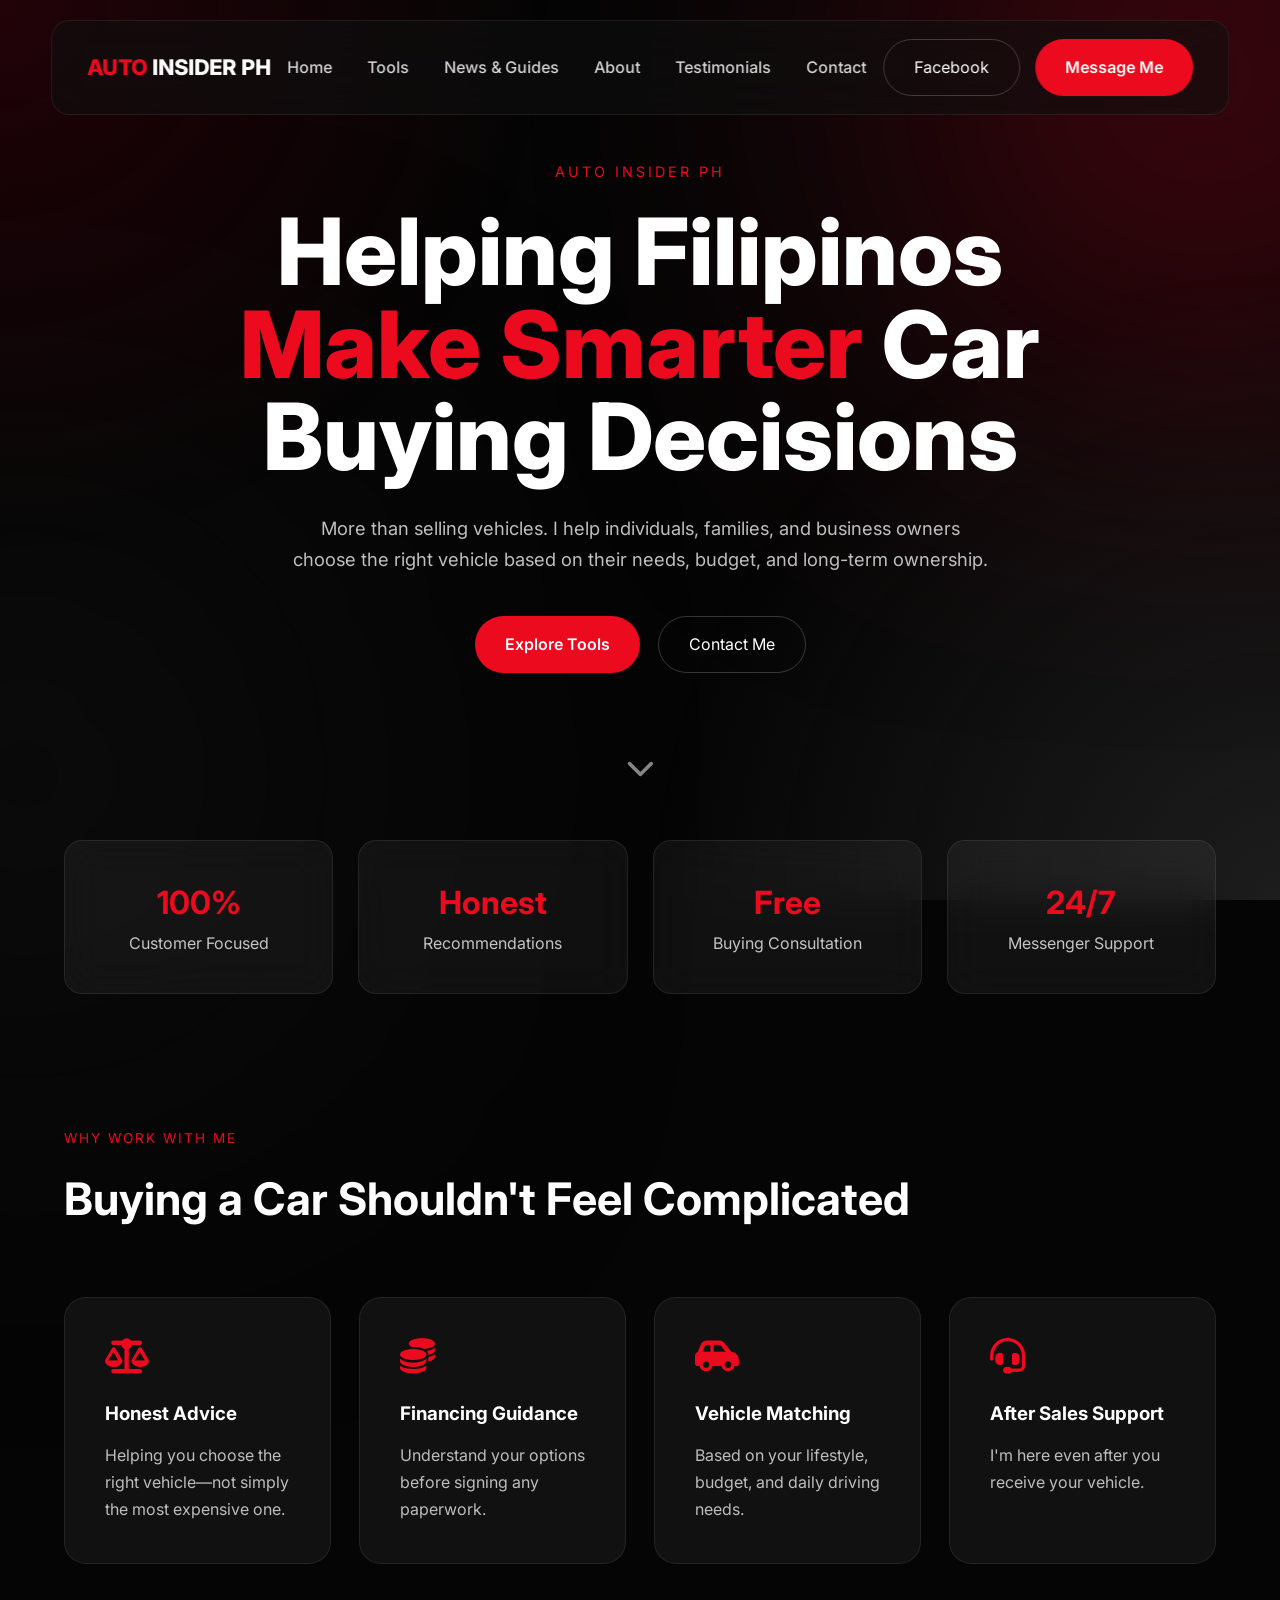
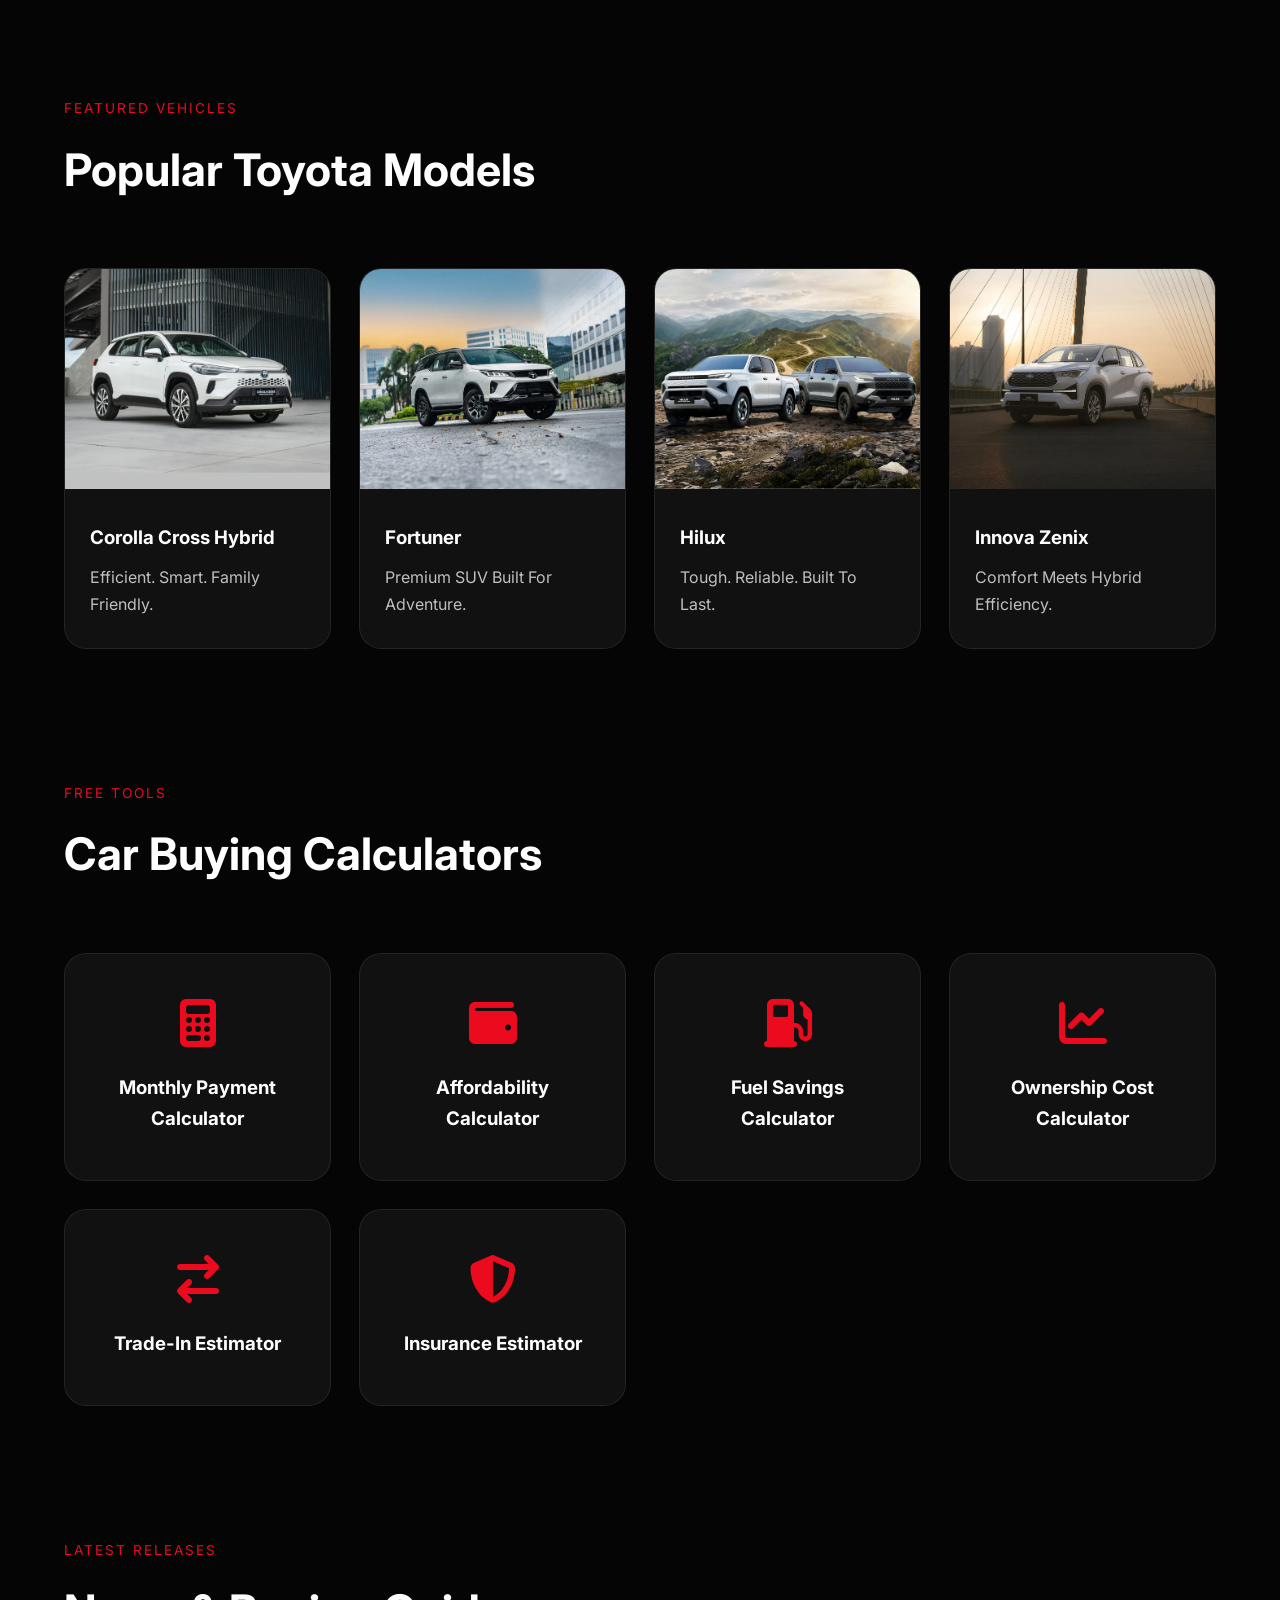
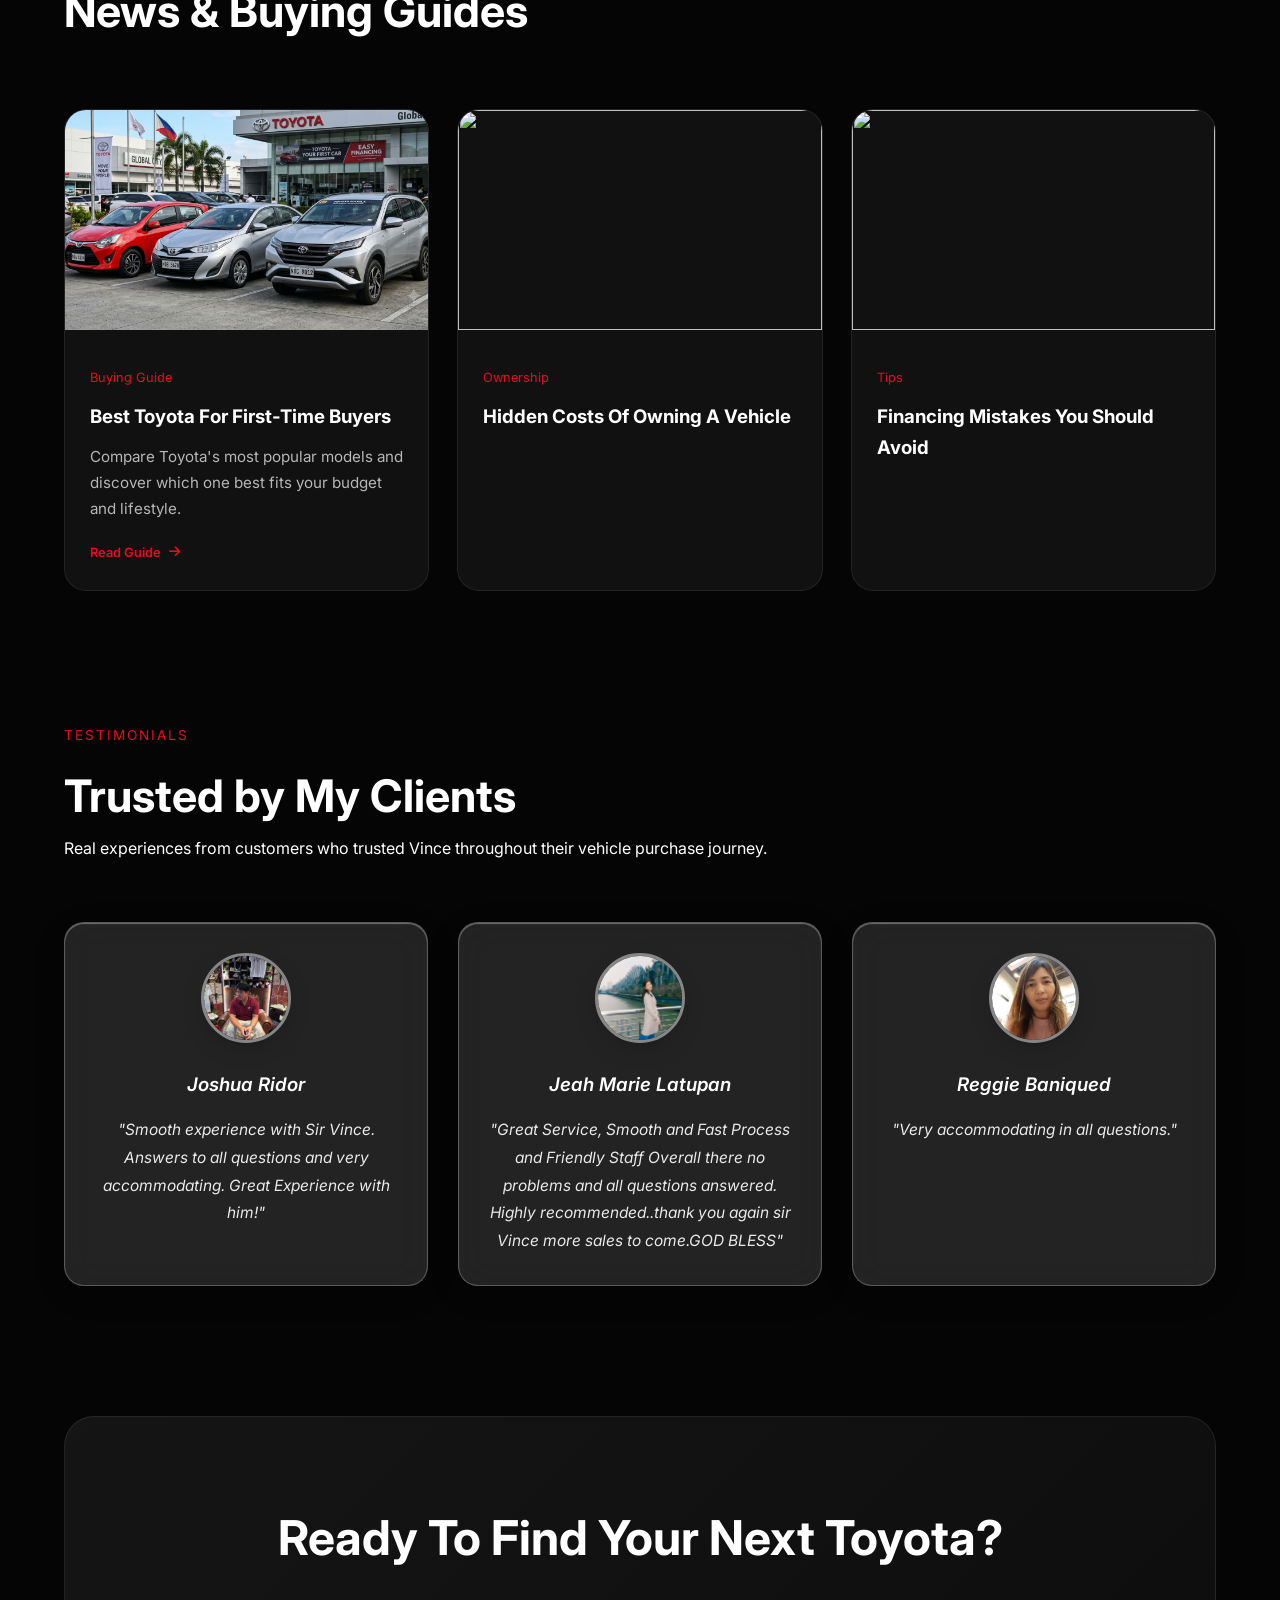
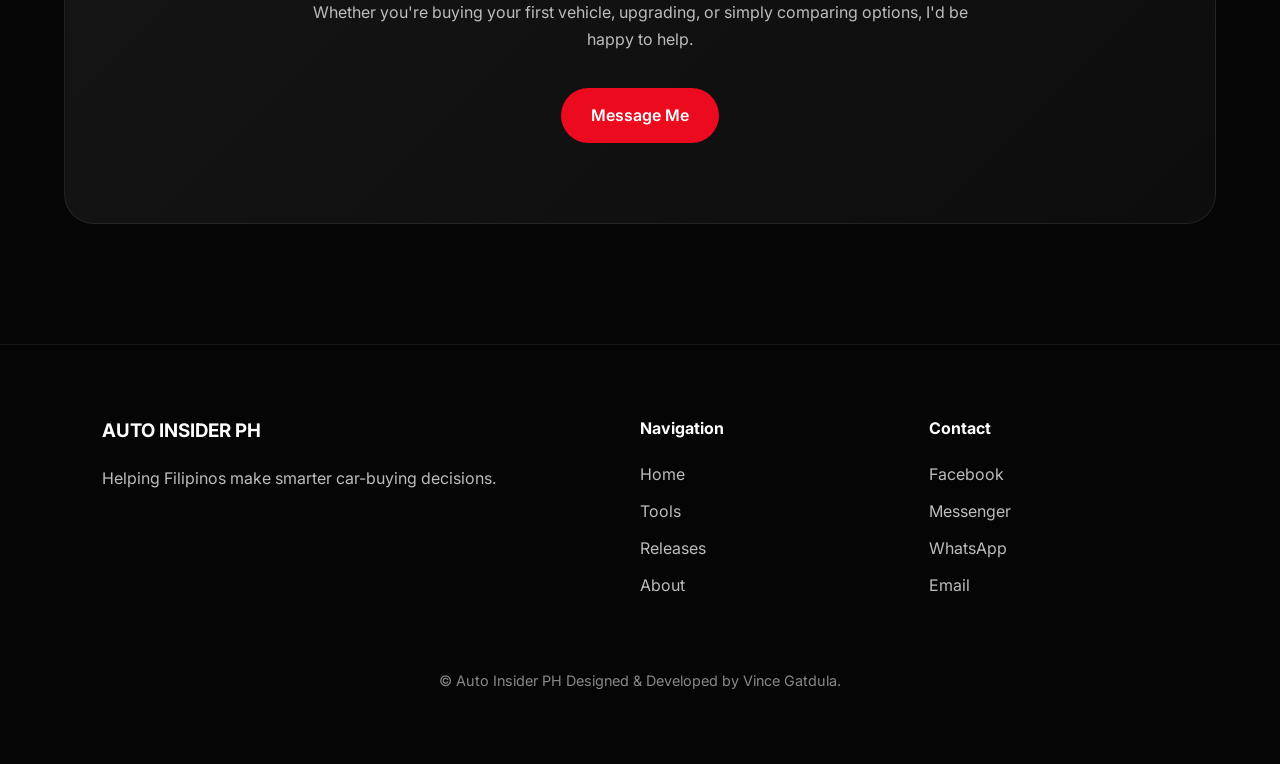
==== index.html @ b3fb269a "Commit initialize repository" ====
<!DOCTYPE html>
<html lang="en">

<head>
    <meta charset="UTF-8">
    <meta name="viewport" content="width=device-width, initial-scale=1.0">

    <title>Auto Insider PH</title>

    <meta name="description"
        content="Helping Filipinos make smarter car-buying decisions. Toyota Silang | Buying Guides | Calculators | Vehicle Releases | Automotive Consultant">

    <!-- Google Fonts -->
    <link rel="preconnect" href="https://fonts.googleapis.com">
    <link rel="preconnect" href="https://fonts.gstatic.com" crossorigin>

    <link
        href="https://fonts.googleapis.com/css2?family=Inter:wght@300;400;500;600;700;800&display=swap"
        rel="stylesheet">

    <!-- Font Awesome -->
    <link rel="stylesheet"
        href="https://cdnjs.cloudflare.com/ajax/libs/font-awesome/6.6.0/css/all.min.css">

    <!-- AOS -->
    <link href="https://unpkg.com/aos@2.3.4/dist/aos.css" rel="stylesheet">

    <!-- CSS -->
    <link rel="stylesheet" href="style.css">

</head>

<body>

    <!-- ===================== -->
    <!-- Background Effects -->
    <!-- ===================== -->

    <div class="bg-gradient"></div>

    <div class="blur blur1"></div>
    <div class="blur blur2"></div>

    <!-- ===================== -->
    <!-- Navigation -->
    <!-- ===================== -->

    <header class="navbar">

        <div class="logo">

            <span class="logo-red">AUTO</span>

            <span class="logo-white">INSIDER PH</span>

        </div>

        <nav>

            <ul>

                <li><a href="index.html">Home</a></li>

                <li><a href="#tools">Tools</a></li>

                <li><a href="#releases">News &amp; Guides</a></li>

                <li><a href="#about">About</a></li>

                <li><a href="#testimonials">Testimonials</a></li>

                <li><a href="#contact">Contact</a></li>

            </ul>

        </nav>

        <div class="nav-buttons">

            <a href="https://www.facebook.com/vince.toyotasilang/" class="btn-outline">

                Facebook

            </a>

            <a href="https://www.facebook.com/vince.toyotasilang/" class="btn-primary">

                Message Me

            </a>

        </div>

       <div class="menu-btn" id="menuBtn">

        <i class="fa-solid fa-bars"></i>

        </div>

    </header>

    <!-- =====================
     MOBILE MENU
===================== -->

    <div class="mobile-menu" id="mobileMenu">

        <a href="#home">Home</a>

        <a href="#tools">Tools</a>

        <a href="#releases">News &amp; Guides</a>

        <a href="#about">About</a>

        <a href="#testimonials">Testimonials</a>

        <a href="#contact">Contact</a>

    </div>

    <!-- ===================== -->
    <!-- HERO -->
    <!-- ===================== -->

    <section class="hero" id="home">

        <div class="hero-overlay"></div>

        <div class="hero-content">

            <span class="hero-tag">

                AUTO INSIDER PH

            </span>

            <h1>

                Helping Filipinos

                <span>Make Smarter</span>

                Car Buying Decisions

            </h1>

            <p>

                More than selling vehicles.

                I help individuals, families, and business owners choose

                the right vehicle based on their needs, budget,

                and long-term ownership.

            </p>

            <div class="hero-buttons">

                <a href="#tools" class="btn-primary">

                    Explore Tools

                </a>

                <a href="#contact" class="btn-outline">

                    Contact Me

                </a>

            </div>

            <div class="hero-scroll">

                <i class="fa-solid fa-chevron-down"></i>

            </div>

        </div>

    </section>

    <!-- ===================== -->
    <!-- STATS -->
    <!-- ===================== -->

    <section class="stats">

        <div class="stat-card">

            <h2>100%</h2>

            <p>Customer Focused</p>

        </div>

        <div class="stat-card">

            <h2>Honest</h2>

            <p>Recommendations</p>

        </div>

        <div class="stat-card">

            <h2>Free</h2>

            <p>Buying Consultation</p>

        </div>

        <div class="stat-card">

            <h2>24/7</h2>

            <p>Messenger Support</p>

        </div>

    </section>

    <!-- ===================== -->
    <!-- WHY CHOOSE ME -->
    <!-- ===================== -->

    <section class="section" id="about">

        <div class="section-title">

            <span>WHY WORK WITH ME</span>

            <h2>

                Buying a Car Shouldn't Feel Complicated

            </h2>

        </div>

        <div class="cards">

            <div class="card">

                <i class="fa-solid fa-scale-balanced"></i>

                <h3>Honest Advice</h3>

                <p>

                    Helping you choose the right vehicle—not simply the most expensive one.

                </p>

            </div>

            <div class="card">

                <i class="fa-solid fa-coins"></i>

                <h3>Financing Guidance</h3>

                <p>

                    Understand your options before signing any paperwork.

                </p>

            </div>

            <div class="card">

                <i class="fa-solid fa-car-side"></i>

                <h3>Vehicle Matching</h3>

                <p>

                    Based on your lifestyle, budget, and daily driving needs.

                </p>

            </div>

            <div class="card">

                <i class="fa-solid fa-headset"></i>

                <h3>After Sales Support</h3>

                <p>

                    I'm here even after you receive your vehicle.

                </p>

            </div>

        </div>

    </section>

    <!-- ===================== -->
    <!-- FEATURED VEHICLES -->
    <!-- ===================== -->

    <section class="section">

        <div class="section-title">

            <span>FEATURED VEHICLES</span>

            <h2>

                Popular Toyota Models

            </h2>

        </div>

        <div class="vehicle-grid">

            <div class="vehicle-card">

                <img src="images/CorollaCross_FrontWide.webp">

                <h3>Corolla Cross Hybrid</h3>

                <p>

                    Efficient. Smart. Family Friendly.

                </p>

            </div>

            <div class="vehicle-card">

                <img src="images/Fortuner_FrontWide.webp">

                <h3>Fortuner</h3>

                <p>

                    Premium SUV Built For Adventure.

                </p>

            </div>

            <div class="vehicle-card">

                <img src="images/Hilux_FrontWide.webp">

                <h3>Hilux</h3>

                <p>

                    Tough. Reliable. Built To Last.

                </p>

            </div>

            <div class="vehicle-card">

                <img src="images/Zenix_FrontWide.webp">

                <h3>Innova Zenix</h3>

                <p>

                    Comfort Meets Hybrid Efficiency.

                </p>

            </div>

        </div>

    </section>

    <!-- ===================== -->
    <!-- TOOLS -->
    <!-- ===================== -->

    <section class="section" id="tools">

        <div class="section-title">

            <span>FREE TOOLS</span>

            <h2>

                Car Buying Calculators

            </h2>

        </div>

        <div class="tool-grid">

            <a href="calculator.html" class="tool-card">
            <i class="fa-solid fa-calculator"></i>
            <h3>Monthly Payment Calculator</h3>
            </a>

            <div class="tool-card">

                <i class="fa-solid fa-wallet"></i>

                <h3>Affordability Calculator</h3>

            </div>

            <div class="tool-card">

                <i class="fa-solid fa-gas-pump"></i>

                <h3>Fuel Savings Calculator</h3>

            </div>

            <div class="tool-card">

                <i class="fa-solid fa-chart-line"></i>

                <h3>Ownership Cost Calculator</h3>

            </div>

            <div class="tool-card">

                <i class="fa-solid fa-arrow-right-arrow-left"></i>

                <h3>Trade-In Estimator</h3>

            </div>

            <div class="tool-card">

                <i class="fa-solid fa-shield-halved"></i>

                <h3>Insurance Estimator</h3>

            </div>

        </div>

    </section>

    <!-- ===================== -->
    <!-- LATEST RELEASES -->
    <!-- ===================== -->

    <section class="section" id="releases">

        <div class="section-title">

            <span>LATEST RELEASES</span>

            <h2>

                News & Buying Guides

            </h2>

        </div>

        <div class="release-grid">

            <a href="buying-guide-first-time-buyers.html" class="release-card">

                <img src="images/Toyota-Firsttime-car.png" alt="Best Toyota for First-Time Buyers">

                <div>

                    <span>Buying Guide</span>

                    <h3>
                    Best Toyota For First-Time Buyers
                    </h3>

                    <p>
                    Compare Toyota's most popular models and discover which one best fits your budget and lifestyle.
                    </p>

                    <span class="read-more">
                    Read Guide
                    <i class="fa-solid fa-arrow-right"></i>
                    </span>

                </div>

            </a>

            <article class="release-card">

                <img src="images/article2.jpg">

                <div>

                    <span>Ownership</span>

                    <h3>

                        Hidden Costs Of Owning A Vehicle

                    </h3>

                </div>

            </article>

            <article class="release-card">

                <img src="images/article3.jpg">

                <div>

                    <span>Tips</span>

                    <h3>

                        Financing Mistakes You Should Avoid

                    </h3>

                </div>

            </article>

        </div>

    </section>

    <!-- ===================== -->
    <!-- TESTIMONIAL -->
    <!-- ===================== -->

    <section class="section" id="testimonials">

        <div class="section-title">

            <span>TESTIMONIALS</span>

            <h2>Trusted by My Clients</h2>

            <p>
            Real experiences from customers who trusted Vince throughout their vehicle purchase journey.
            </p>

        </div>

        <div class="testimonial-grid">

            <div class="testimonial-card">

                <img src="images/joshua-ridor-client" alt="Client 1">

                <h3>Joshua Ridor</h3>

                <p class="review">
                "Smooth experience with Sir Vince. Answers to all questions and very accommodating. Great Experience with him!"
                </p>

            </div>

            <div class="testimonial-card">

                <img src="images/jeah-latupan-client" alt="Client 2">

                <h3>Jeah Marie Latupan</h3>

                <p class="review">
                "Great Service, Smooth and Fast Process and Friendly Staff Overall there no problems and all questions answered. Highly recommended..thank you again sir Vince more sales to come.GOD BLESS"
                </p>

            </div>

            <div class="testimonial-card">

                <img src="images/reggie-baniqued-client" alt="Client 3">

                <h3>Reggie Baniqued</h3>

                <p class="review">
                "Very accommodating in all questions."
                </p>

            </div>

        </div>

    </section>

    <!-- ===================== -->
    <!-- CTA -->
    <!-- ===================== -->

    <section class="cta">

        <h2>

            Ready To Find Your Next Toyota?

        </h2>

        <p>

            Whether you're buying your first vehicle, upgrading,
            or simply comparing options, I'd be happy to help.

        </p>

        <a href="https://www.facebook.com/vince.toyotasilang/" class="btn-primary">

            Message Me

        </a>

    </section>

    <!-- ===================== -->
    <!-- CONTACT -->
    <!-- ===================== -->

    <footer id="contact">

        <div class="footer-grid">

            <div>

                <h3>AUTO INSIDER PH</h3>

                <p>

                    Helping Filipinos make smarter car-buying decisions.

                </p>

            </div>

            <div>

                <h4>Navigation</h4>

                <a href="#">Home</a>
                <a href="#">Tools</a>
                <a href="#">Releases</a>
                <a href="#">About</a>

            </div>

            <div>

                <h4>Contact</h4>

                <a href="https://www.facebook.com/vince.toyotasilang/">Facebook</a>
                <a href="https://www.facebook.com/vince.toyotasilang/">Messenger</a>
                <a href="#">WhatsApp</a>
                <a href="mailto:gatdulajanvincent@gmail.com?subject=Toyota Inquiry">Email</a>

            </div>

        </div>

        <div class="copyright">

            © Auto Insider PH
            Designed & Developed by Vince Gatdula.

        </div>

    </footer>

    <!-- ===================== -->
    <!-- Scripts -->
    <!-- ===================== -->

    <script src="https://unpkg.com/aos@2.3.4/dist/aos.js"></script>

    <script src="script.js"></script>

</body>

</html>
---- style.css ----
/* =========================================
   VINCE AUTO HUB
   PHASE 1
   style.css
========================================= */

/* ---------- RESET ---------- */

*{
    margin:0;
    padding:0;
    box-sizing:border-box;
}

html{
    scroll-behavior:smooth;
}

body{

    font-family:'Inter',sans-serif;

    background:#050505;

    color:#fff;

    overflow-x:hidden;

    line-height:1.7;

}

/* ---------- VARIABLES ---------- */

:root{

    --primary:#EB0A1E;
    --primary-light:#ff3045;

    --black:#050505;
    --card:#111111;
    --card2:#181818;

    --gray:#9d9d9d;

    --white:#ffffff;

    --glass:rgba(255,255,255,.05);

    --border:rgba(255,255,255,.08);

    --shadow:0 15px 40px rgba(0,0,0,.35);

}

/* ---------- SCROLLBAR ---------- */

::-webkit-scrollbar{

    width:10px;

}

::-webkit-scrollbar-track{

    background:#0b0b0b;

}

::-webkit-scrollbar-thumb{

    background:var(--primary);

    border-radius:20px;

}

/* ---------- BACKGROUND ---------- */

.bg-gradient{

    position:fixed;

    inset:0;

    background:
    radial-gradient(circle at top left,#220308,transparent 35%),
    radial-gradient(circle at bottom right,#1d1d1d,transparent 40%);

    z-index:-5;

}

.blur{

    position:fixed;

    width:450px;

    height:450px;

    filter:blur(180px);

    border-radius:50%;

    z-index:-4;

}

.blur1{

    background:#770616;

    top:-150px;

    right:-150px;

}

.blur2{

    background:#111;

    left:-200px;

    bottom:-100px;

}

/* ---------- LINKS ---------- */

a{

    text-decoration:none;

    color:inherit;

}

/* ---------- BUTTONS ---------- */

.btn-primary{

    background:var(--primary);

    color:#fff;

    padding:14px 30px;

    border-radius:999px;

    font-weight:600;

    transition:.35s;

    display:inline-flex;

    align-items:center;

    justify-content:center;

}

.btn-primary:hover{

    transform:translateY(-3px);

    background:var(--primary-light);

    box-shadow:0 15px 40px rgba(235,10,30,.3);

}

.btn-outline{

    border:1px solid rgba(255,255,255,.2);

    color:#fff;

    padding:14px 30px;

    border-radius:999px;

    transition:.35s;

}

.btn-outline:hover{

    background:rgba(255,255,255,.08);

}

/* ---------- NAVIGATION ---------- */

.navbar{

    position:fixed;

    top:20px;

    left:50%;

    transform:translateX(-50%);

    width:min(92%,1400px);

    padding:18px 35px;

    background:rgba(15,15,15,.6);

    backdrop-filter:blur(25px);

    border:1px solid rgba(255,255,255,.08);

    border-radius:18px;

    display:flex;

    align-items:center;

    justify-content:space-between;

    z-index:1000;

}

.logo{

    font-size:1.35rem;

    font-weight:800;

}

.logo-red{

    color:var(--primary);

}

.logo-white{

    color:#fff;

}

nav ul{

    display:flex;

    gap:35px;

    list-style:none;

}

nav a{

    color:#d6d6d6;

    transition:.3s;

    font-weight:500;

}

nav a:hover{

    color:#fff;

}

.nav-buttons{

    display:flex;

    gap:15px;

}

.menu-btn{

    display:none;

    font-size:1.5rem;

}

/* ---------- HERO ---------- */

.hero{

    min-height:100vh;

    display:flex;

    justify-content:center;

    align-items:center;

    text-align:center;

    padding:120px 8% 80px;

}

.hero-content{

    max-width:900px;

    margin:auto;

}

.hero-tag{

    display:inline-block;

    color:var(--primary);

    letter-spacing:3px;

    margin-bottom:20px;

    font-size:.9rem;

}

.hero h1{

    font-size:5.8rem;

    line-height:1;

    margin-bottom:30px;

    font-weight:800;

}

.hero h1 span{

    color:var(--primary);

}

.hero p{

    max-width:700px;

    margin:auto;

    margin-bottom:40px;

    color:#bfbfbf;

    font-size:1.15rem;

}

.hero-buttons{

    display:flex;

    gap:18px;

    justify-content:center;

}

.hero-scroll{

    display: flex;

    justify-content: center;

    align-items: center;

    margin-top: 80px;

    font-size: 1.8rem;

    color: rgba(255, 255, 255, 0.65);

    animation: bounce 2s infinite;

    opacity: .8;

    transition: opacity .3s ease;

}

@keyframes bounce {

    0%, 100% {
        transform: translateY(0);
    }

    50% {
        transform: translateY(12px);
    }

}

/* ---------- STATS ---------- */

.stats{

    display:grid;

    grid-template-columns:repeat(4,1fr);

    gap:25px;

    width:min(1200px,90%);

    margin:auto;

    margin-top:-60px;

    position:relative;

    z-index:5;

}

.stat-card{

    background:var(--glass);

    backdrop-filter:blur(20px);

    border:1px solid var(--border);

    border-radius:18px;

    padding:35px;

    text-align:center;

    transition:.35s;

}

.stat-card:hover{

    transform:translateY(-8px);

}

.stat-card h2{

    color:var(--primary);

    font-size:2rem;

}

.stat-card p{

    color:#c4c4c4;

}

/* ---------- SECTION ---------- */

.section{

    width:min(1300px,90%);

    margin:130px auto;

}

.section-title{

    margin-bottom:60px;

}

.section-title span{

    color:var(--primary);

    letter-spacing:2px;

    font-size:.85rem;

}

.section-title h2{

    font-size:2.8rem;

    margin-top:10px;

}

/* ---------- GENERIC GRID ---------- */

.cards,
.vehicle-grid,
.tool-grid,
.release-grid{

    display:grid;

    grid-template-columns:repeat(auto-fit,minmax(260px,1fr));

    gap:28px;

}

/* ---------- CARD ---------- */

.card,
.vehicle-card,
.tool-card,
.release-card{

    background:var(--card);

    border:1px solid var(--border);

    border-radius:22px;

    overflow:hidden;

    transition:.35s;

}

.card:hover,
.vehicle-card:hover,
.tool-card:hover,
.release-card:hover{

    transform:translateY(-12px);

    border-color:rgba(235,10,30,.4);

}

.card{

    padding:40px;

}

.card i{

    font-size:2.2rem;

    color:var(--primary);

    margin-bottom:25px;

}

.card h3{

    margin-bottom:12px;

}

.card p{

    color:#bdbdbd;

}

/* ---------- VEHICLE ---------- */

.vehicle-card img{

    width:100%;

    height:220px;

    object-fit:cover;

}

.vehicle-card h3{

    padding:25px 25px 10px;

}

.vehicle-card p{

    padding:0 25px 30px;

    color:#bfbfbf;

}

/* ------------ NEW RELEASE CARD ---------- */

.release-card{

    text-decoration:none;

    color:inherit;

}

.release-card p{

    margin-top:12px;

    color:#B6B6B6;

    line-height:1.7;

    font-size:.95rem;

}

.read-more{

    display:inline-flex;

    align-items:center;

    gap:8px;

    margin-top:20px;

    color:#EB0A1E;

    font-weight:600;

}

.release-card:hover .read-more{

    gap:14px;

    transition:.3s;

}

/* ---------- TOOLS ---------- */

.tool-card{

    padding:45px 30px;

    text-align:center;

}

.tool-card i{

    font-size:3rem;

    color:var(--primary);

    margin-bottom:25px;

}

/* ---------- RELEASE ---------- */

.release-card img{

    width:100%;

    height:220px;

    object-fit:cover;

}

.release-card div{

    padding:25px;

}

.release-card span{

    color:var(--primary);

    font-size:.8rem;

}

.release-card h3{

    margin-top:10px;

}

/* ---------- TESTIMONIAL ---------- */

.testimonial{

    background:var(--glass);

    padding:60px;

    border-radius:25px;

    border:1px solid var(--border);

    text-align:center;

    color:#bdbdbd;

}

/* ---------- CTA ---------- */

.cta{

    width:min(1200px,90%);

    margin:120px auto;

    text-align:center;

    padding:80px 40px;

    border-radius:30px;

    background:
    linear-gradient(135deg,#151515,#0d0d0d);

    border:1px solid rgba(255,255,255,.08);

}

.cta h2{

    font-size:3rem;

    margin-bottom:20px;

}

.cta p{

    max-width:700px;

    margin:auto;

    color:#bdbdbd;

    margin-bottom:35px;

}

/* ---------- FOOTER ---------- */

footer{

    border-top:1px solid rgba(255,255,255,.08);

    padding:70px 8%;

}

.footer-grid{

    display:grid;

    grid-template-columns:2fr 1fr 1fr;

    gap:40px;

}

footer h3,
footer h4{

    margin-bottom:18px;

}

footer p{

    color:#bdbdbd;

}

footer a{

    display:block;

    margin-bottom:10px;

    color:#bdbdbd;

    transition:.3s;

}

footer a:hover{

    color:#fff;

}

.copyright{

    margin-top:60px;

    text-align:center;

    color:#888;

    font-size:.9rem;

}

/* ---------- RESPONSIVE ---------- */

@media(max-width:1100px){

.hero h1{

font-size:3.5rem;

}

.hero-car{

opacity:.25;

width:90%;

}

nav{

display:none;

}

.nav-buttons{

display:none;

}

.menu-btn{

display:block;

}

.stats{

grid-template-columns:repeat(2,1fr);

}

}

@media(max-width:768px){

.hero{

text-align:center;

}

.hero-content{

max-width:100%;

}

.hero-buttons{

justify-content:center;

flex-wrap:wrap;

}

.hero h1{

font-size:2.7rem;

}

.stats{

grid-template-columns:1fr;

}

.section-title h2{

font-size:2rem;

}

.footer-grid{

grid-template-columns:1fr;

text-align:center;

}

.cta h2{

font-size:2rem;

}

}

/* ========================================
   MOBILE MENU
======================================== */

.mobile-menu{

    position:fixed;

    top:90px;

    right:35px;

    width:280px;

    background:rgba(12,12,12,.95);

    backdrop-filter:blur(20px);

    border:1px solid rgba(255,255,255,.08);

    border-radius:18px;

    display:flex;

    flex-direction:column;

    overflow:hidden;

    opacity:0;

    visibility:hidden;

    transform:translateY(-15px);

    transition:.3s;

    z-index:999;

}

.mobile-menu.active{

    opacity:1;

    visibility:visible;

    transform:translateY(0);

}

.mobile-menu a{

    padding:18px 25px;

    color:#fff;

    border-bottom:1px solid rgba(255,255,255,.06);

    transition:.3s;

}

.mobile-menu a:last-child{

    border-bottom:none;

}

.mobile-menu a:hover{

    background:rgba(235,10,30,.12);

    color:#EB0A1E;

}

@media(max-width:768px){

.mobile-menu{

right:15px;

width:calc(100% - 30px);

}

}


/* =========================================
   CALCULATOR PAGE
========================================= */

.calculator-hero{

    padding:160px 8% 70px;

    text-align:center;

}

.calculator-container{

    max-width:850px;

    margin:auto;

}

.calculator-hero h1{

    font-size:3.8rem;

    margin-bottom:20px;

    color:#ffffff;

}

.calculator-hero p{

    color:#bdbdbd;

    font-size:1.1rem;

    line-height:1.8;

}

/* ========================================= */

.calculator-section{

    display:flex;

    justify-content:center;

    padding:20px 8%;

}

.calculator-card{

    width:100%;

    max-width:900px;

    background:rgba(20,20,20,.85);

    border:1px solid rgba(255,255,255,.08);

    border-radius:24px;

    padding:40px;

    backdrop-filter:blur(20px);

    box-shadow:0 20px 50px rgba(0,0,0,.35);

}

.form-group{

    display:flex;

    flex-direction:column;

    margin-bottom:25px;

}

.form-group label{

    margin-bottom:10px;

    color:#d9d9d9;

    font-weight:600;

}

.form-group input,

.form-group select{

    background:#111;

    border:1px solid rgba(255,255,255,.08);

    border-radius:14px;

    padding:15px 18px;

    color:white;

    font-size:1rem;

    transition:.3s;

}

.form-group input:focus,

.form-group select:focus{

    outline:none;

    border-color:#EB0A1E;

    box-shadow:0 0 15px rgba(235,10,30,.25);

}

/* ========================================= */

.results-section{

    display:flex;

    justify-content:center;

    padding:40px 8%;

}

.results-card{

    width:100%;

    max-width:900px;

    background:#141414;

    border-radius:24px;

    padding:40px;

    border:1px solid rgba(255,255,255,.08);

}

.results-card h2{

    margin-bottom:35px;

    font-size:2rem;

}

.result-row{

    display:flex;

    justify-content:space-between;

    padding:18px 0;

    border-bottom:1px solid rgba(255,255,255,.06);

}

.result-row span{

    color:#bdbdbd;

}

.result-row strong{

    color:white;

    font-size:1.1rem;

}

.total{

    margin-top:15px;

    padding-top:25px;

    border-top:2px solid #EB0A1E;

    border-bottom:none;

}

.total strong{

    color:#EB0A1E;

    font-size:2rem;

}

/* ========================================= */

.next-step{

    padding:40px 8% 100px;

    text-align:center;

}

.next-step h2{

    font-size:2.8rem;

    margin-bottom:15px;

}

.next-step p{

    color:#bdbdbd;

    margin-bottom:35px;

}

.next-buttons{

    display:flex;

    justify-content:center;

    gap:20px;

    flex-wrap:wrap;

}

.next-buttons a{

    min-width:260px;

    padding:18px 28px;

    border-radius:16px;

    text-decoration:none;

    font-weight:600;

    display:flex;

    justify-content:center;

    align-items:center;

    gap:10px;

    transition:.3s;

}

/* =========================================
   CALL TO ACTION BUTTONS
========================================= */

.next-buttons .primary-btn{

    background:linear-gradient(
        135deg,
        #EB0A1E,
        #B50014
    );

    color:#fff;

    border:none;

    box-shadow:0 12px 30px rgba(235,10,30,.25);

}

.next-buttons .primary-btn:hover{

    transform:translateY(-3px);

    box-shadow:0 18px 40px rgba(235,10,30,.35);

}

.next-buttons .secondary-btn{

    background:rgba(255,255,255,.04);

    color:#fff;

    border:1px solid rgba(255,255,255,.12);

    backdrop-filter:blur(12px);

}

.next-buttons .secondary-btn:hover{

    background:rgba(255,255,255,.08);

    border-color:#EB0A1E;

    transform:translateY(-3px);

}

@media(max-width:768px){

.calculator-hero{

padding:130px 25px 50px;

}

.calculator-hero h1{

font-size:2.5rem;

}

.calculator-card{

padding:25px;

}

.results-card{

padding:25px;

}

.result-row{

flex-direction:column;

gap:8px;

}

.total strong{

font-size:1.6rem;

}

.next-step h2{

font-size:2rem;

}

}

/* =========================================
   CALCULATE BUTTON
========================================= */

.calculate-btn{

    width:100%;

    margin-top:15px;

    padding:18px;

    border:none;

    border-radius:16px;

    background:linear-gradient(
        135deg,
        #EB0A1E,
        #B50014
    );

    color:#fff;

    font-size:1.05rem;

    font-weight:700;

    cursor:pointer;

    display:flex;

    justify-content:center;

    align-items:center;

    gap:12px;

    transition:.3s;

    box-shadow:
        0 12px 30px rgba(235,10,30,.25);

}

.calculate-btn:hover{

    transform:translateY(-3px);

    box-shadow:
        0 20px 45px rgba(235,10,30,.35);

}

.calculate-btn:active{

    transform:scale(.98);

}

.calculate-btn i{

    font-size:1.2rem;

}

.monthly-result{

    display:flex;

    flex-direction:column;

    align-items: flex-end;

}

.monthly-result span{

    margin-top:8px;

    font-size:.9rem;

    color:#9a9a9a;

    font-weight:400;

}

.quotation-note {
    margin-top: 12px;
    text-align: center;
    font-size: 0.85rem;
    color: #6b7280;
    line-height: 1.5;
    max-width: 500px;
    margin-left: auto;
    margin-right: auto;
}

.tool-card {
    display: flex;
    flex-direction: column;
    text-decoration: none;
    color: inherit;
}

/*=========================================
Testimonial Grid
=========================================*/

.testimonial-grid {
    display: grid;
    grid-template-columns: repeat(auto-fit, minmax(300px, 1fr));
    gap: 30px;
    margin-top: 50px;
}

.testimonial-card {
    background: rgba(255, 255, 255, 0.12);
    backdrop-filter: blur(18px);
    -webkit-backdrop-filter: blur(18px);

    border: 1px solid rgba(255, 255, 255, 0.25);
    border-radius: 20px;

    padding: 30px;
    text-align: center;

    box-shadow:
        0 8px 32px rgba(0, 0, 0, 0.12),
        inset 0 1px 1px rgba(255, 255, 255, 0.35);

    transition: all .35s ease;
}

.testimonial-card:hover {
    transform: translateY(-10px);
    background: rgba(255, 255, 255, 0.18);

    border-color: rgba(235, 10, 30, 0.35);

    box-shadow:
        0 20px 45px rgba(0,0,0,.18),
        0 0 30px rgba(235,10,30,.12);
}

.testimonial-card img {
    width: 90px;
    height: 90px;

    border-radius: 50%;
    object-fit: cover;

    margin-bottom: 18px;

    border: 3px solid rgba(255,255,255,.45);

    box-shadow:
        0 8px 20px rgba(0,0,0,.15);
}

.testimonial-card h3 {
    color: white;
    font-weight: 600;
    margin-bottom: 15px;
}

.testimonial-card {
    color: #6b7280;
    line-height: 1.7;
    font-style: italic;
}

.review {
    color: rgba(255,255,255,.9);
    line-height: 1.8;
    font-size: .97rem;
}

/* ===========================
   ARTICLE HERO
=========================== */

.article-hero{

    display:flex;

    justify-content:center;

    align-items:center;

    text-align:center;

    padding:120px 8% 40px;

}

.article-container{

    max-width:900px;

    margin:auto;

}

.article-hero h1{

    font-size:5.8rem;

    line-height:1;

    margin-bottom:30px;

    font-weight:800;

}

.article-hero h1 span{

    color:var(--primary);

}

.article-hero p{

    max-width:700px;

    margin:auto;

    margin-bottom:40px;

    color:#bfbfbf;

    font-size:1.15rem;

}

/* ===========================
   VEHICLE SECTION
=========================== */

.article-section{ 

    width: min(1300px,90%);

    margin: 70px auto 120px;
}

.article-section-title{

    margin-bottom: 60px;

    text-align: center;
}

.article-section-title h2{

    font-size: 2.8rem;

    margin-top:10px;
}

.vehicle-section{

    max-width: 1400px;

    margin: 120px auto;

    padding: 0 40px;

    display: grid;

    grid-template-columns: 56% 44%;

    gap: 80px;

    align-items: center;

    box-sizing: border-box;

}

/* ===========================
   VEHICLE SECTION - IMAGE
=========================== */

.vehicle-image{

    position: relative;

}

.vehicle-image img{

    width: 100%;

    display: block;

    border-radius: 28px;

    object-fit: cover;

    box-shadow:
        0 25px 60px rgba(0,0,0,.35);

    transition: transform .5s ease;

}

.vehicle-image:hover img{

    transform: scale(1.02);

}

/* ===========================
   VEHICLE SECTION - INFO
=========================== */

.vehicle-info{

    max-width: 620px;

}

/* ===========================
   VEHICLE SECTION - CATEGORY
=========================== */

.vehicle-category{

    display: inline-block;

    color: #EB0A1E;

    font-size: .85rem;

    font-weight: 700;

    letter-spacing: 3px;

    text-transform: uppercase;

    margin-bottom: 18px;

}

/* ===========================
   VEHICLE SECTION - VEHICLE NAME
=========================== */

.vehicle-info h2{

    font-size: clamp(2.6rem,5vw,4rem);

    line-height: 1.05;

    margin-bottom: 22px;

    font-weight: 800;

}

.vehicle-bestfor{

    color: #FFFFFF;

    font-size: 1.05rem;

    margin-bottom: 28px;

    line-height: 1.8;

}

.vehicle-bestfor strong{

    color: #EB0A1E;

}

/* ===========================
   VEHICLE SECTION - DESCRIPTION
=========================== */

.vehicle-info p{

    color: #C8C8C8;

    line-height: 1.95;

    font-size: 1.05rem;

    margin-bottom: 22px;

}

/* ===========================
   VEHICLE SECTION - HIGHLIGHTS GRID
=========================== */

.vehicle-highlights{

    display: grid;

    grid-template-columns: repeat(2,1fr);

    gap: 18px;

    margin-top: 45px;

}

.highlight{

    display: flex;

    align-items: center;

    gap: 14px;

    padding: 22px;

    border-radius: 20px;

    background: rgba(255,255,255,.05);

    backdrop-filter: blur(18px);

    border: 1px solid rgba(255,255,255,.08);

    transition: .3s ease;

}

.highlight:hover{

    transform: translateY(-6px);

    border-color: rgba(235,10,30,.45);

    background: rgba(255,255,255,.08);

}

.highlight i{

    color: #EB0A1E;

    font-size: 1.3rem;

    min-width: 26px;

}

/* ===========================
   VEHICLE SECTION - MOBILE VIEW
=========================== */

@media (max-width: 992px){

    .vehicle-section{

        grid-template-columns: 1fr;

        gap: 45px;

        padding: 0 24px;

        margin: 80px auto;

    }

    .vehicle-info{

        max-width: 100%;

    }

    .vehicle-info h2{

        font-size: 2.6rem;

    }

    .vehicle-highlights{

        grid-template-columns: 1fr;

    }

}
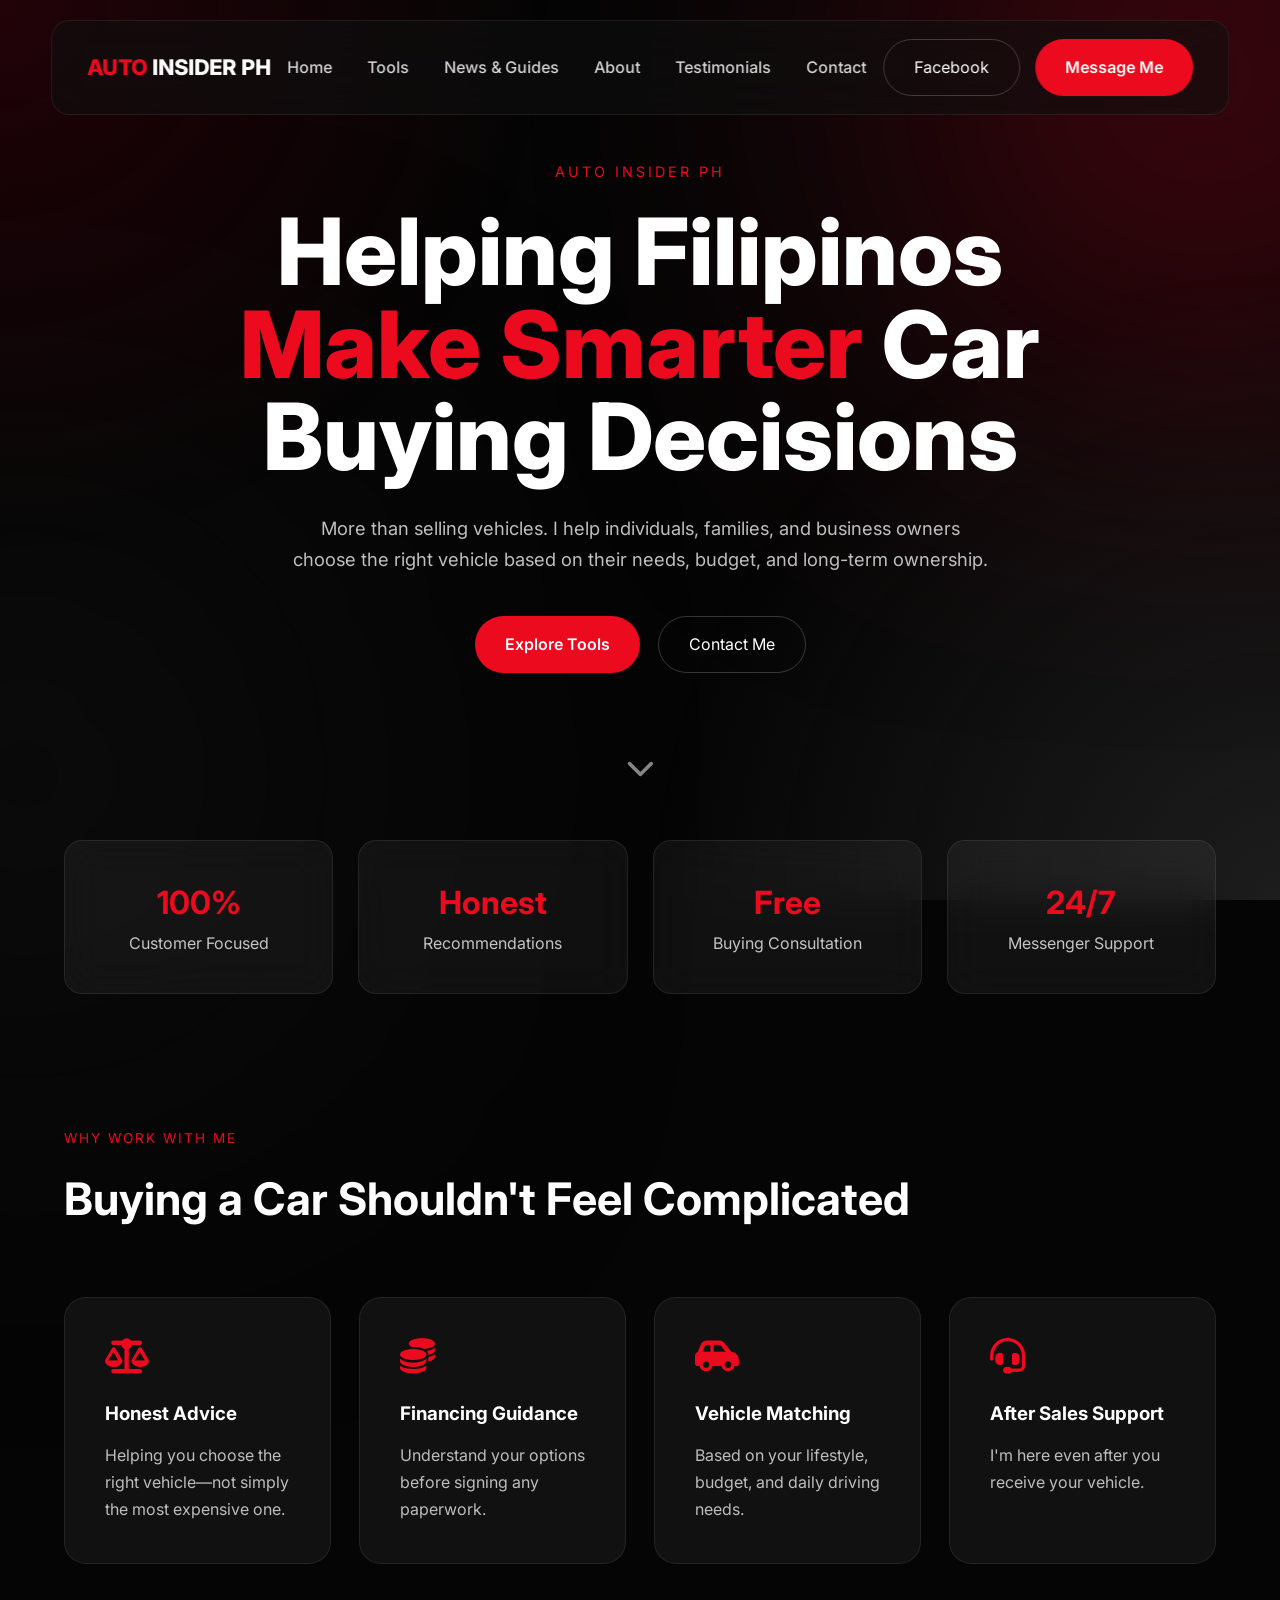
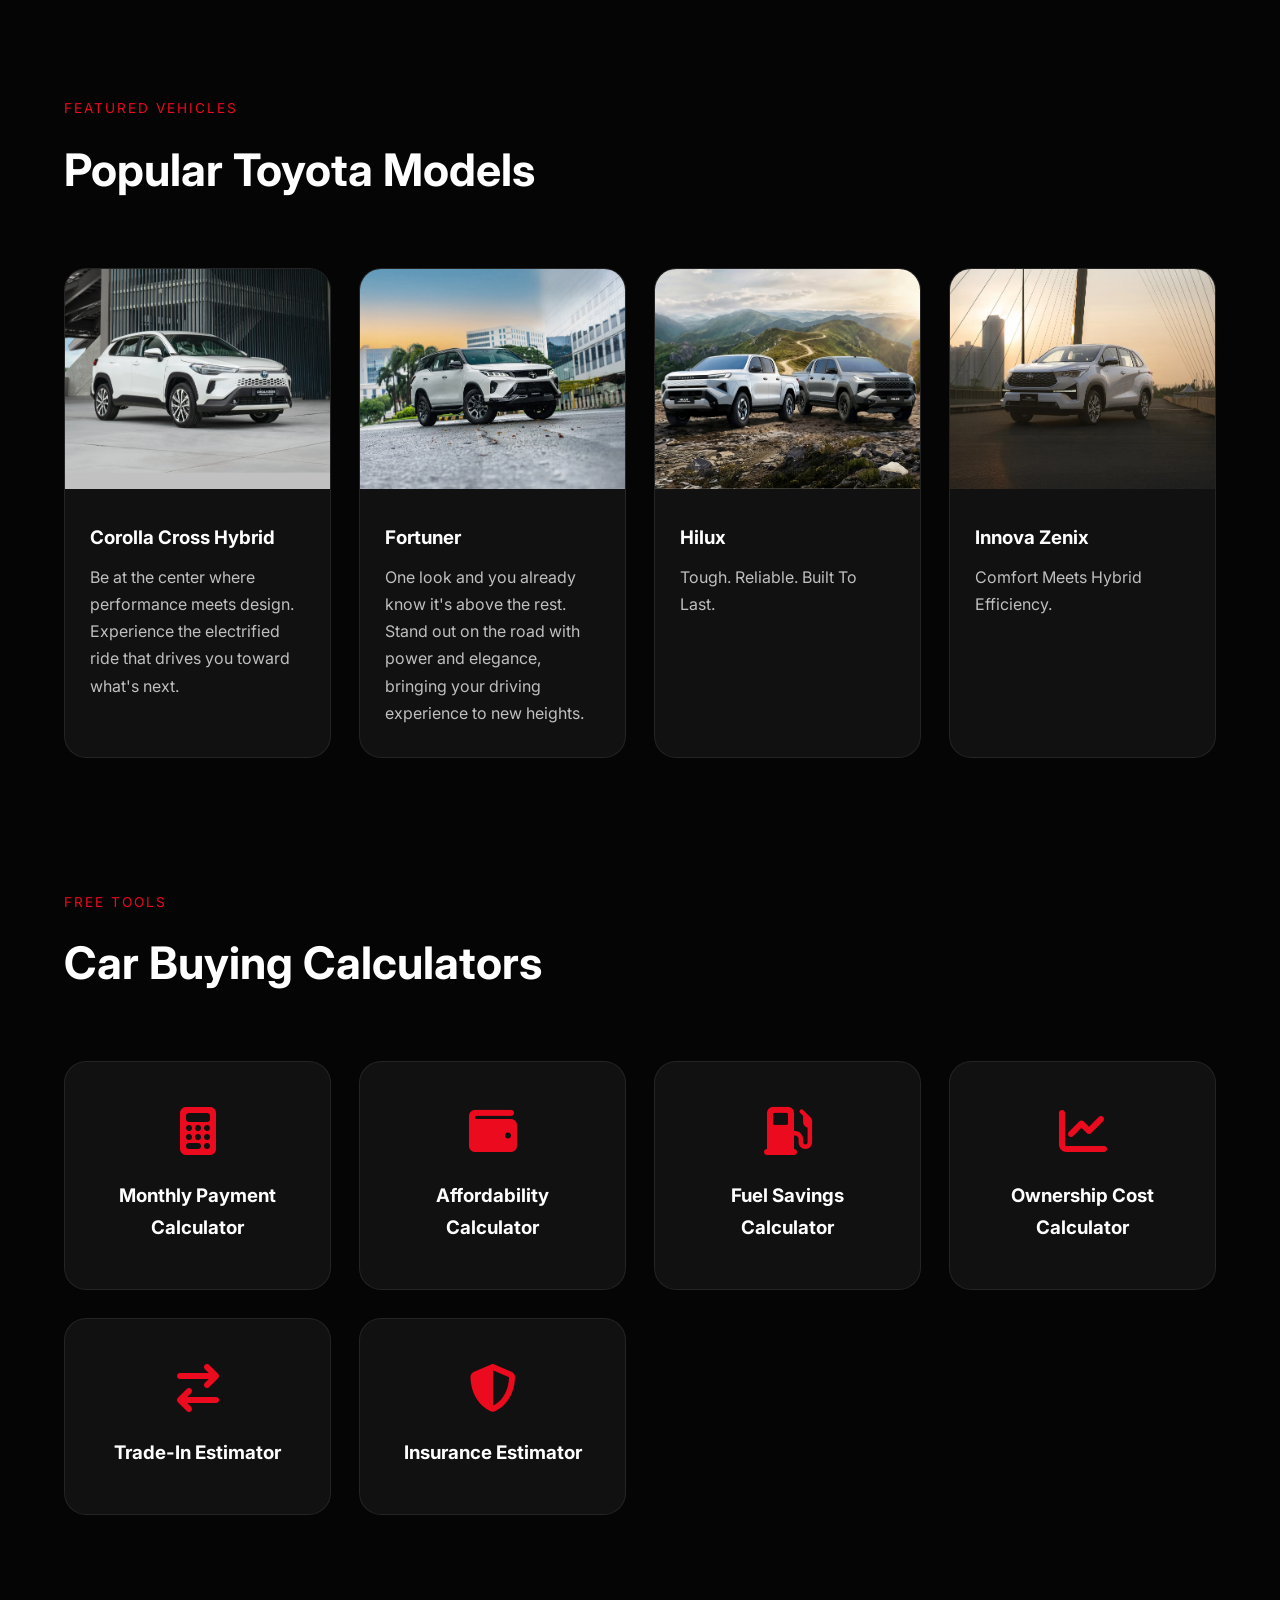
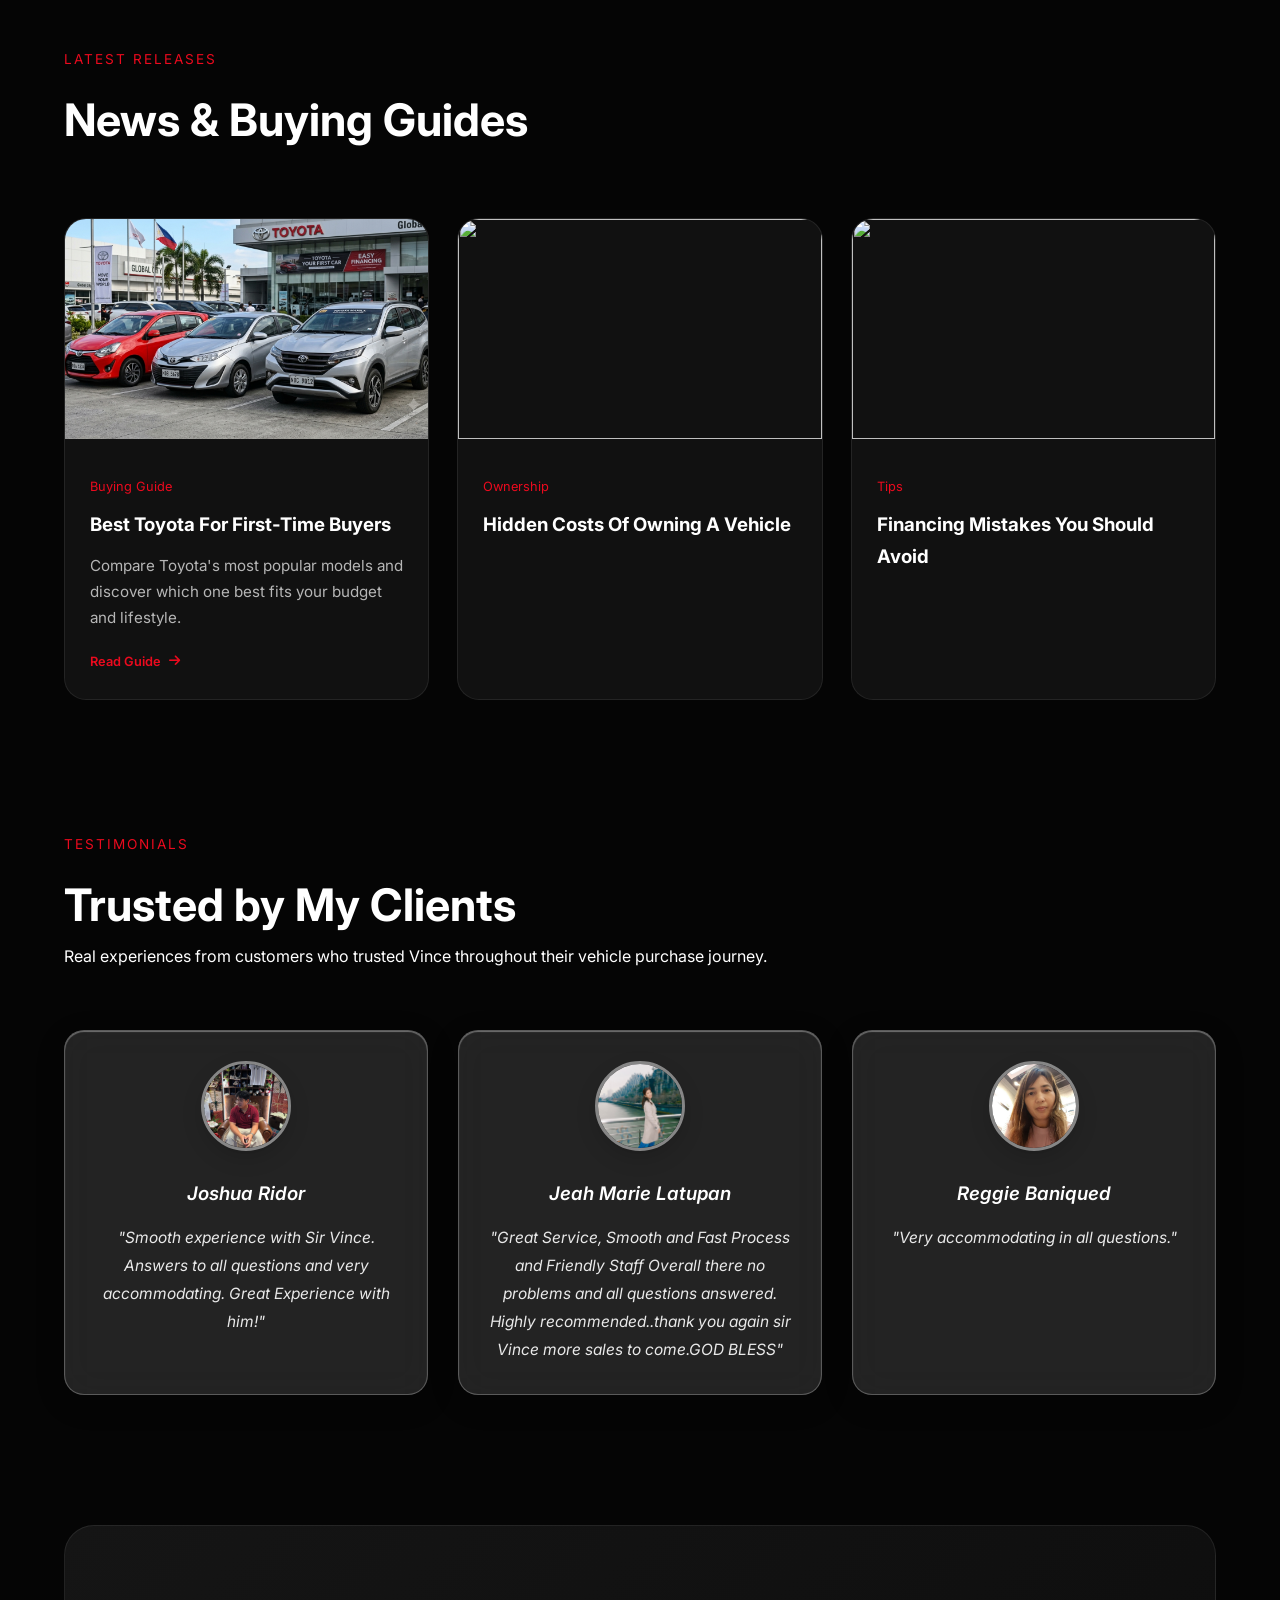
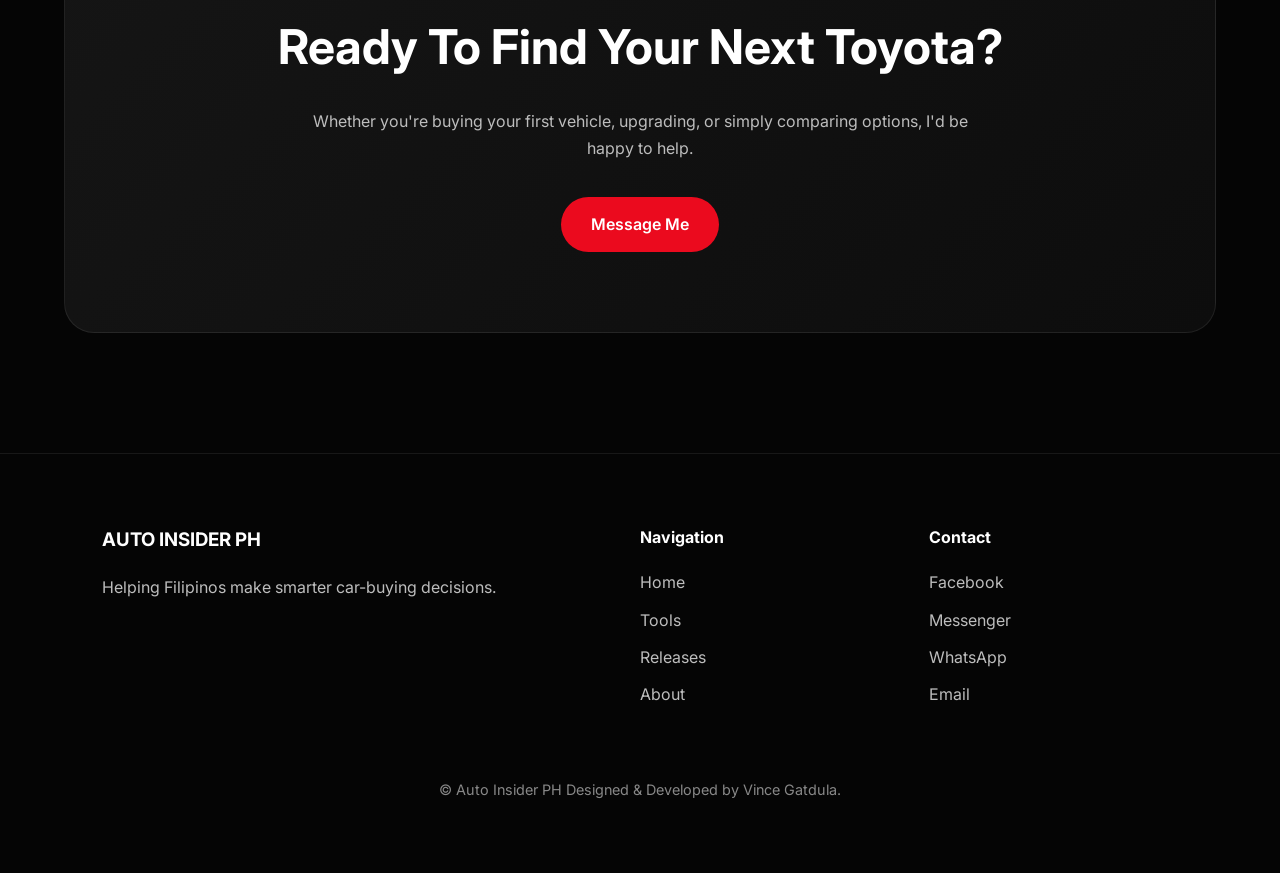
==== commit c23494f0: "Commit vehicle details changes" ====
--- a/index.html
+++ b/index.html
@@ -105,7 +105,7 @@
 
     <div class="mobile-menu" id="mobileMenu">
 
-        <a href="#home">Home</a>
+        <a href="index.html">Home</a>
 
         <a href="#tools">Tools</a>
 
@@ -331,7 +331,7 @@
 
                 <p>
 
-                    Efficient. Smart. Family Friendly.
+                    Be at the center where performance meets design. Experience the electrified ride that drives you toward what's next.
 
                 </p>
 
@@ -345,7 +345,7 @@
 
                 <p>
 
-                    Premium SUV Built For Adventure.
+                    One look and you already know it's above the rest. Stand out on the road with power and elegance, bringing your driving experience to new heights.
 
                 </p>
 
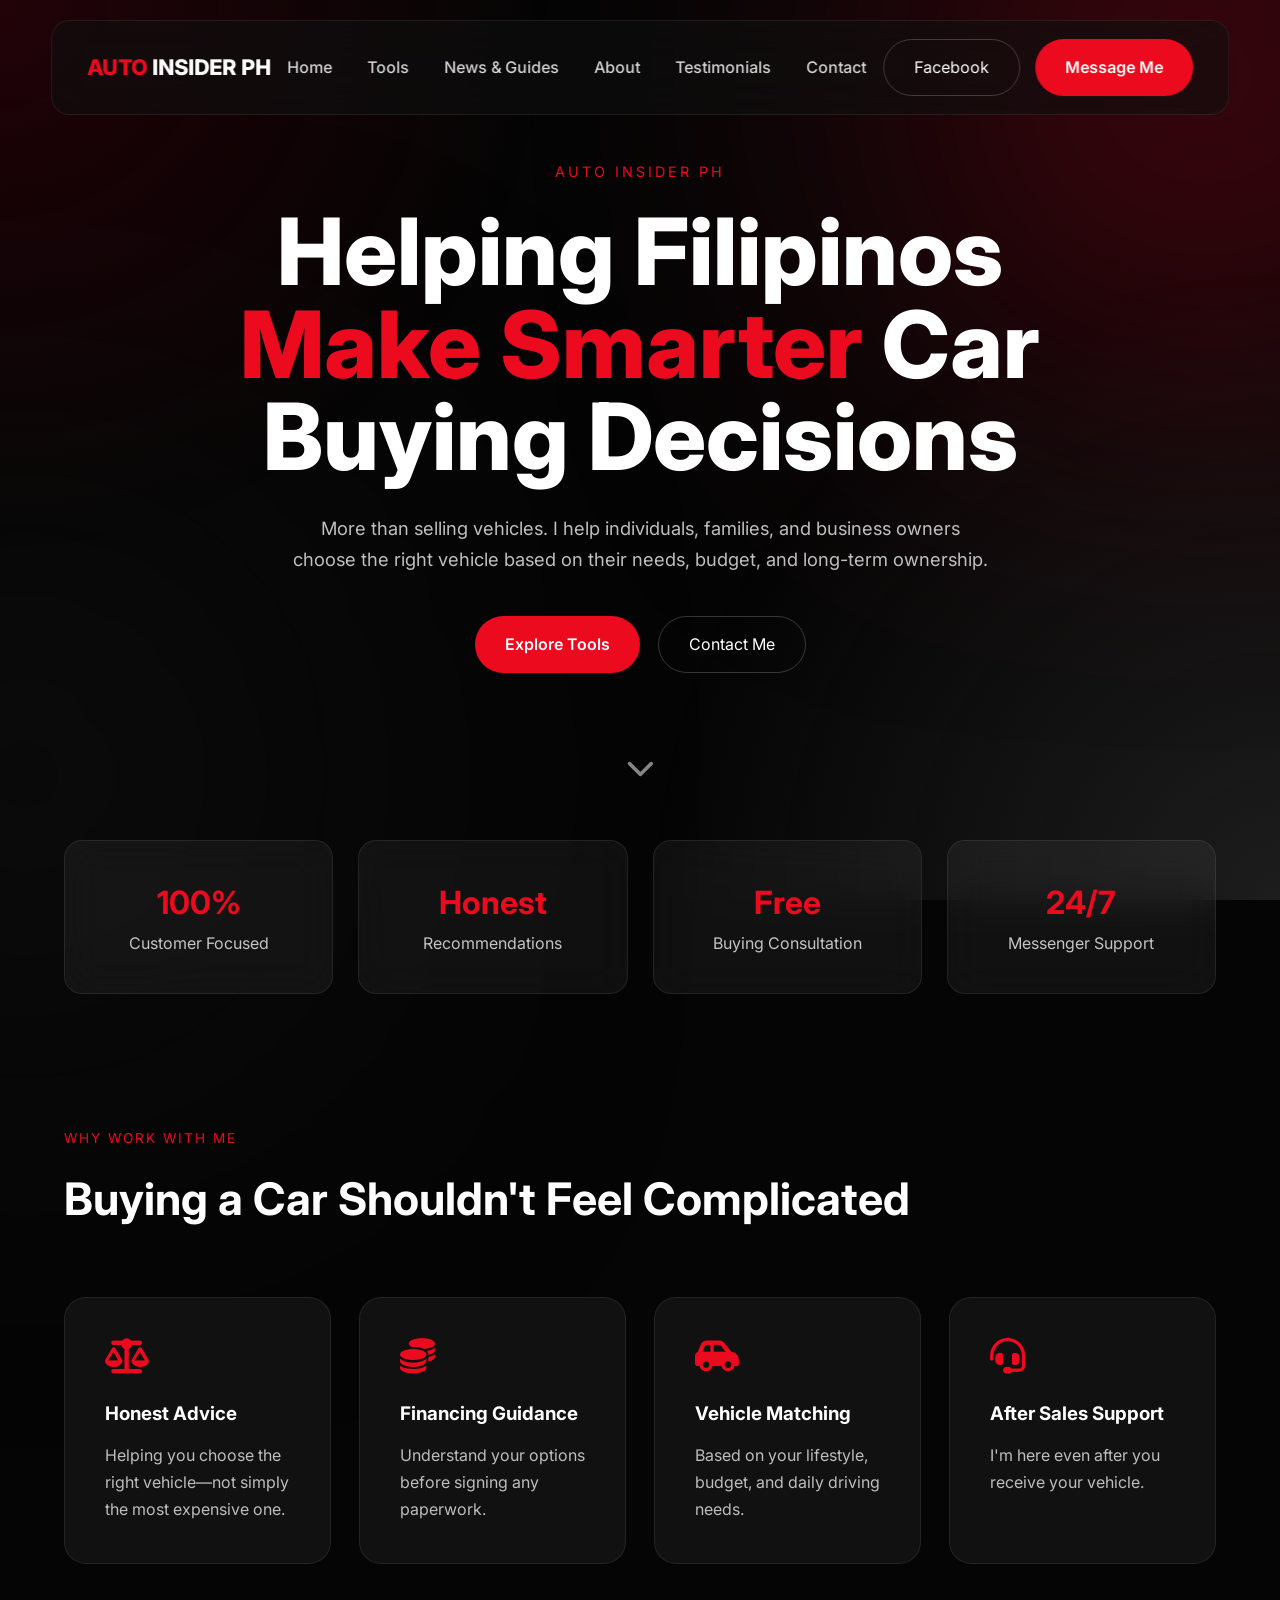
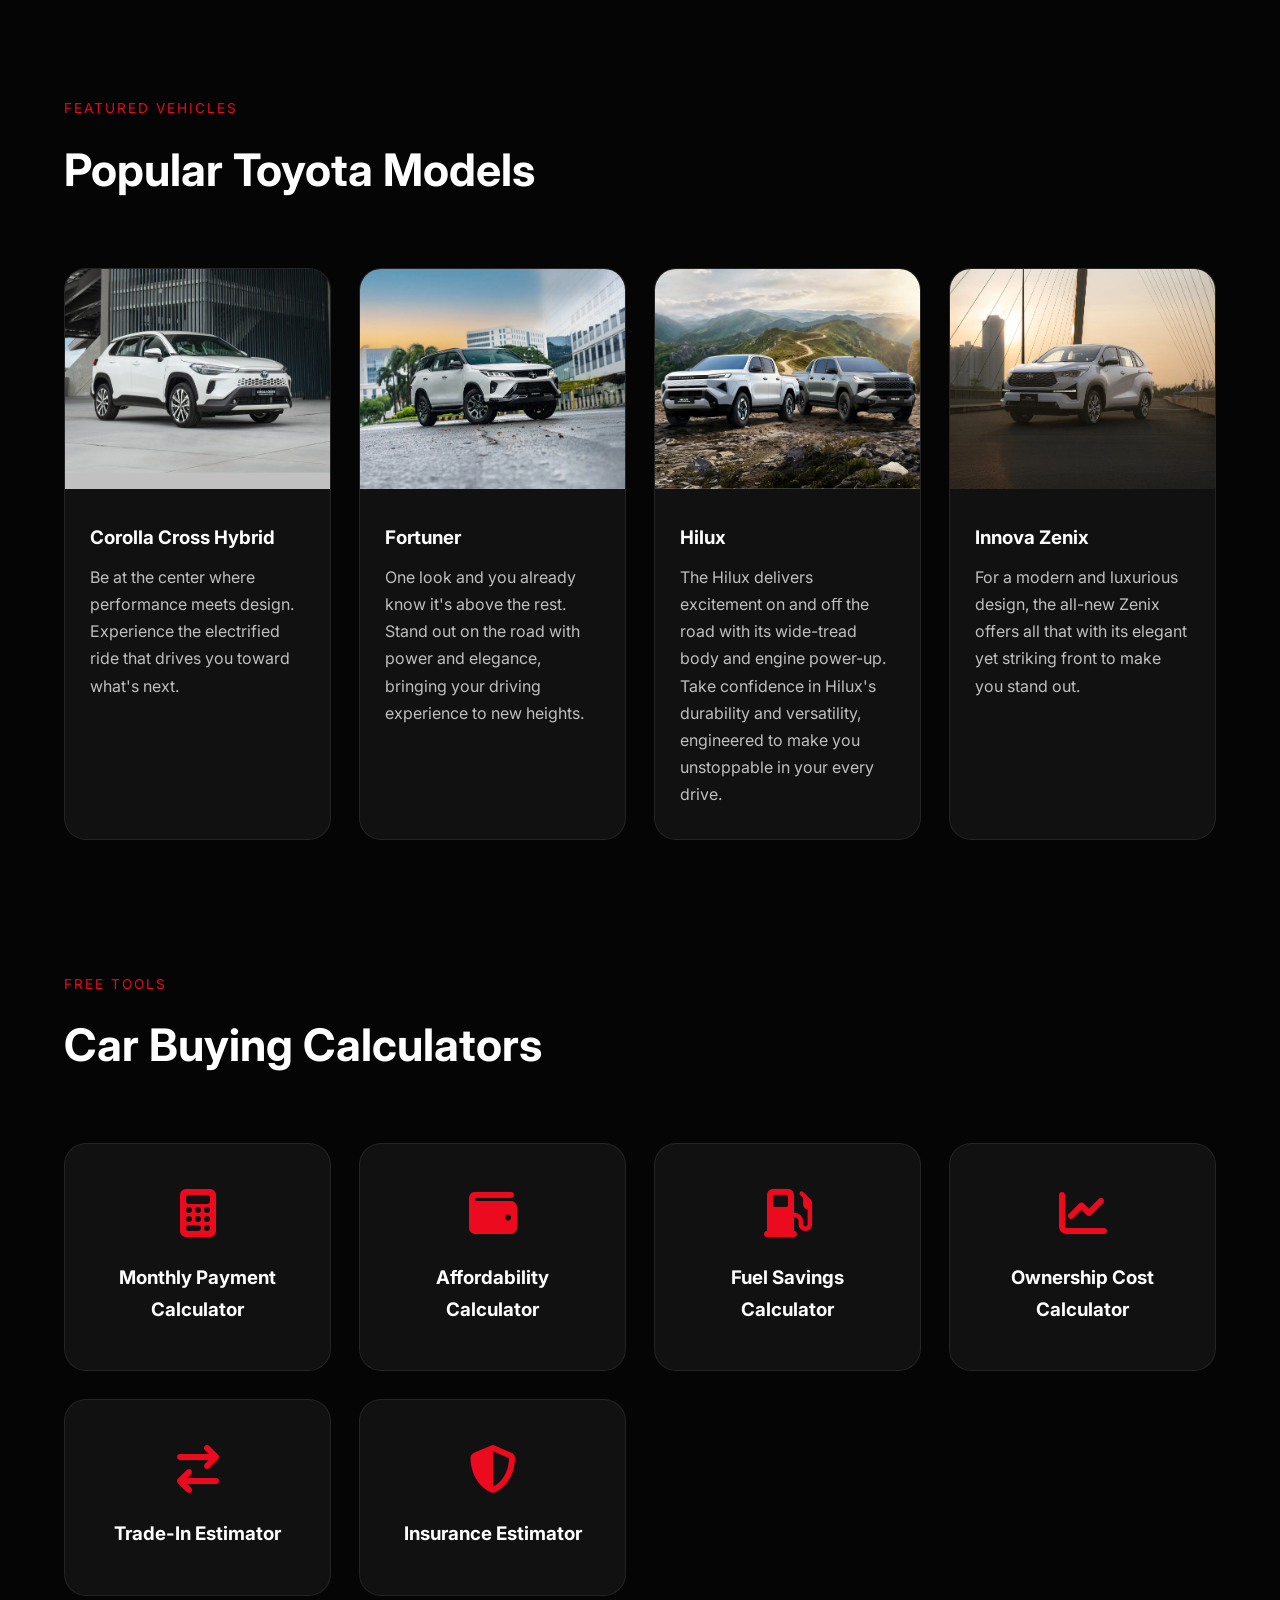
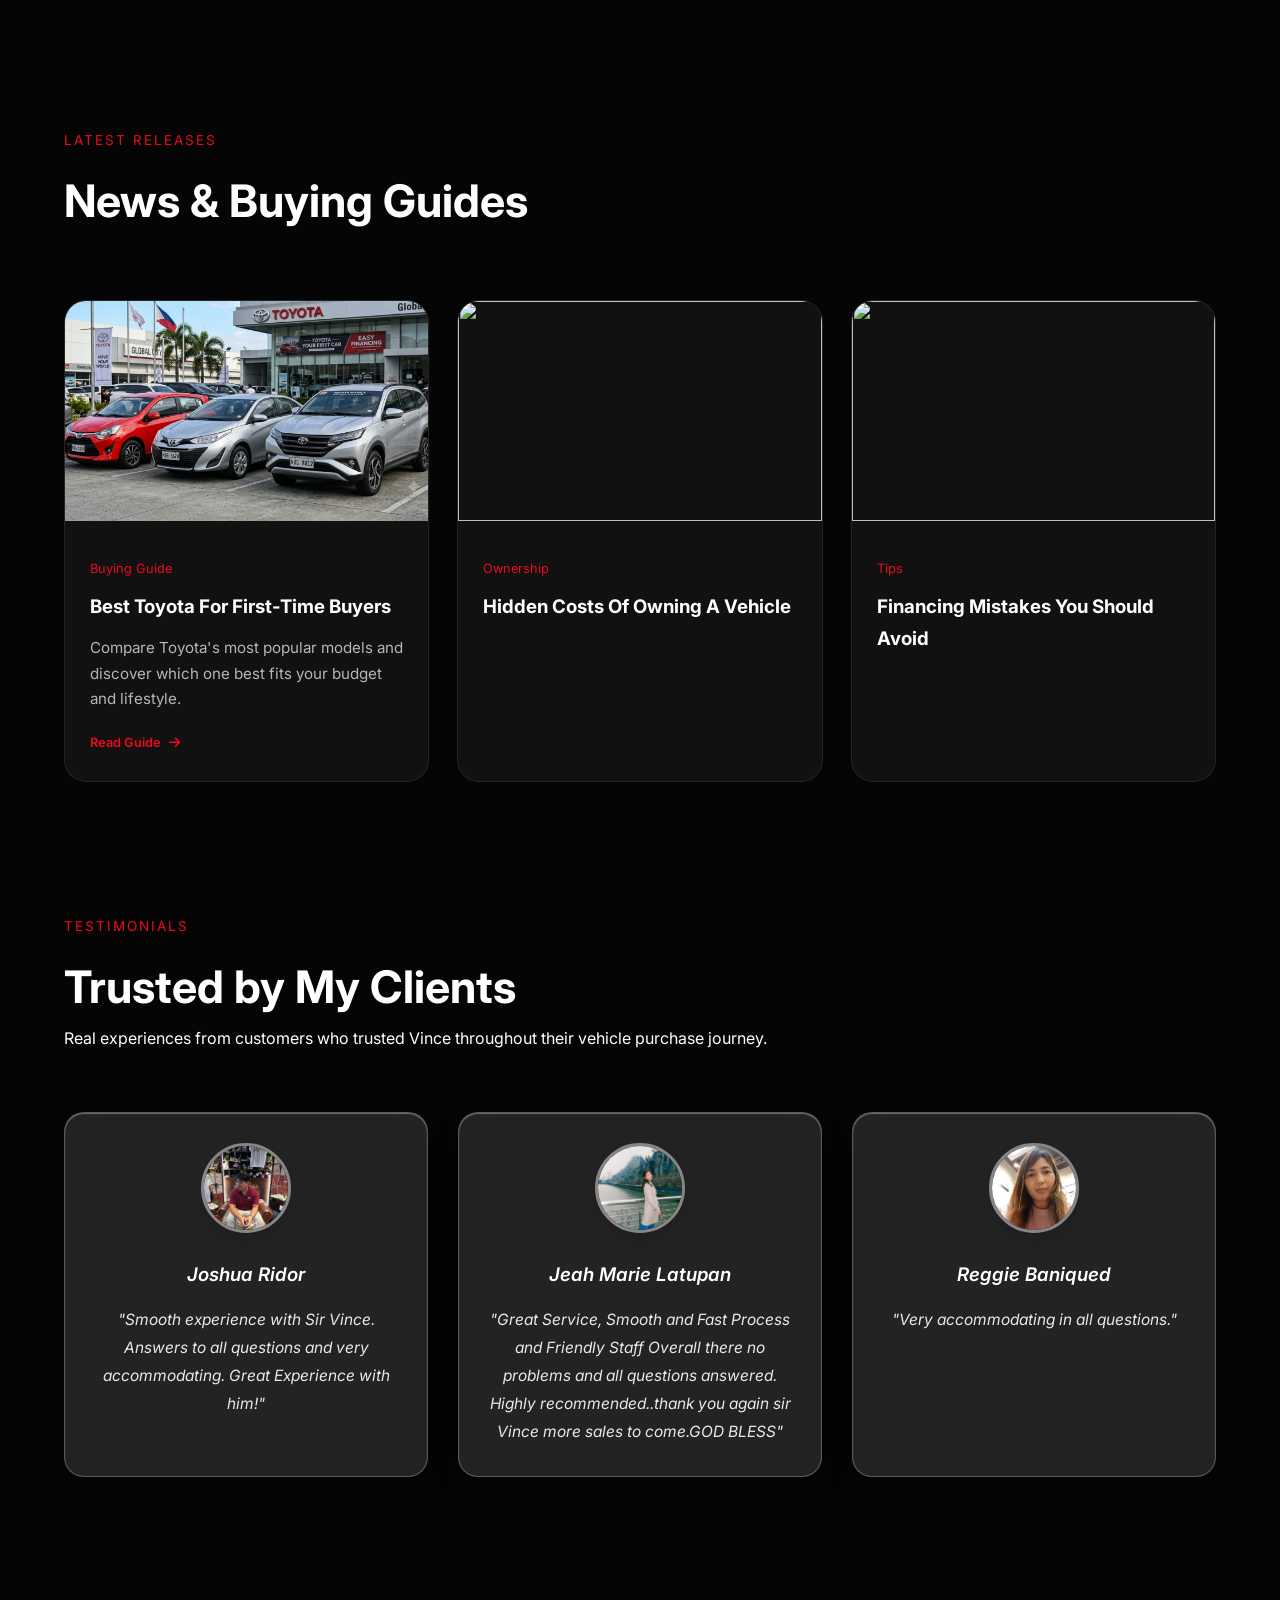
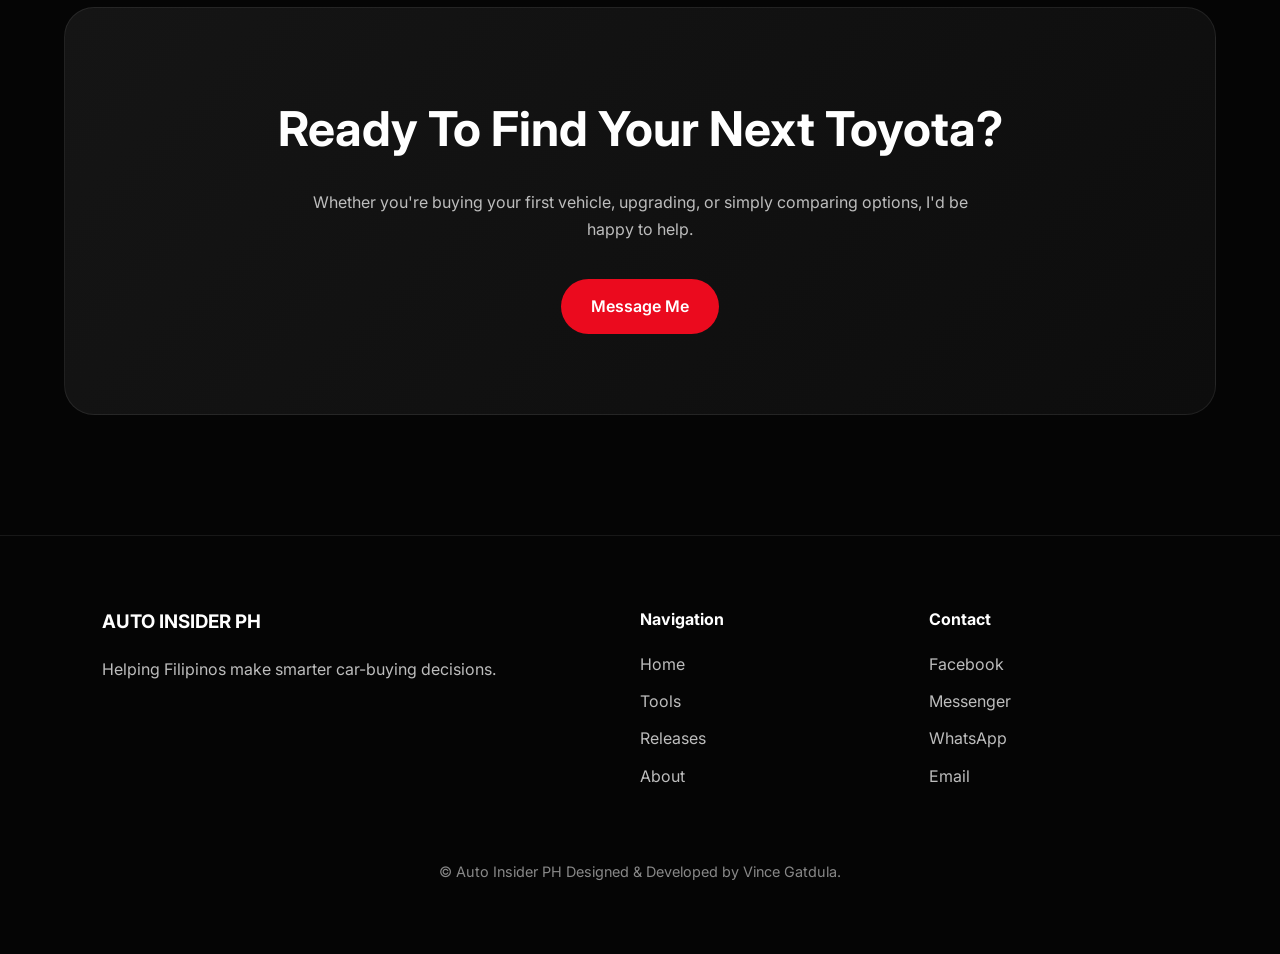
==== commit 3e4f612d: "Commit changes in vehicles" ====
--- a/index.html
+++ b/index.html
@@ -28,6 +28,28 @@
     <!-- CSS -->
     <link rel="stylesheet" href="style.css">
 
+
+    <!--Favicon-->
+    <link rel="icon" type="image/png" href="/favicon-96x96.png" sizes="96x96" />
+    <link rel="icon" type="image/svg+xml" href="/favicon.svg" />
+    <link rel="shortcut icon" href="/favicon.ico" />
+    <link rel="apple-touch-icon" sizes="180x180" href="/apple-touch-icon.png" />
+    <meta name="apple-mobile-web-app-title" content="Auto Insider PH" />
+    <link rel="manifest" href="/site.webmanifest" />
+
+    <!--Title-->
+    <meta property="og:title" content="Auto Insider PH">
+    <meta property="og:description" content="Your trusted source for Toyota buying guides, calculators, quotations, and ownership resources.">
+    <meta property="og:image" content="https://auto-insider-ph.vercel.app/images/og-image.jpg">
+    <meta property="og:url" content="https://auto-insider-ph.vercel.app">
+    <meta property="og:type" content="website">
+    <meta property="og:site_name" content="Auto Insider PH">
+
+    <meta name="twitter:card" content="summary_large_image">
+    <meta name="twitter:title" content="Auto Insider PH">
+    <meta name="twitter:description" content="Toyota buying guides, calculators and ownership tools.">
+    <meta name="twitter:image" content="https://auto-insider-ph.vercel.app/images/og-image.jpg">
+
 </head>
 
 <body>
@@ -331,7 +353,8 @@
 
                 <p>
 
-                    Be at the center where performance meets design. Experience the electrified ride that drives you toward what's next.
+                    Be at the center where performance meets design. 
+                    Experience the electrified ride that drives you toward what's next.
 
                 </p>
 
@@ -345,7 +368,9 @@
 
                 <p>
 
-                    One look and you already know it's above the rest. Stand out on the road with power and elegance, bringing your driving experience to new heights.
+                    One look and you already know it's above the rest. 
+                    Stand out on the road with power and elegance, 
+                    bringing your driving experience to new heights.
 
                 </p>
 
@@ -359,7 +384,9 @@
 
                 <p>
 
-                    Tough. Reliable. Built To Last.
+                    The Hilux delivers excitement on and oﬀ the road with its wide-tread body and engine
+                    power-up. Take confidence in Hilux's durability and versatility, engineered to make you unstoppable
+                    in your every drive.
 
                 </p>
 
@@ -373,7 +400,8 @@
 
                 <p>
 
-                    Comfort Meets Hybrid Efficiency.
+                    For a modern and luxurious design, the all-new 
+                    Zenix offers all that with its elegant yet striking front to make you stand out.
 
                 </p>
 
